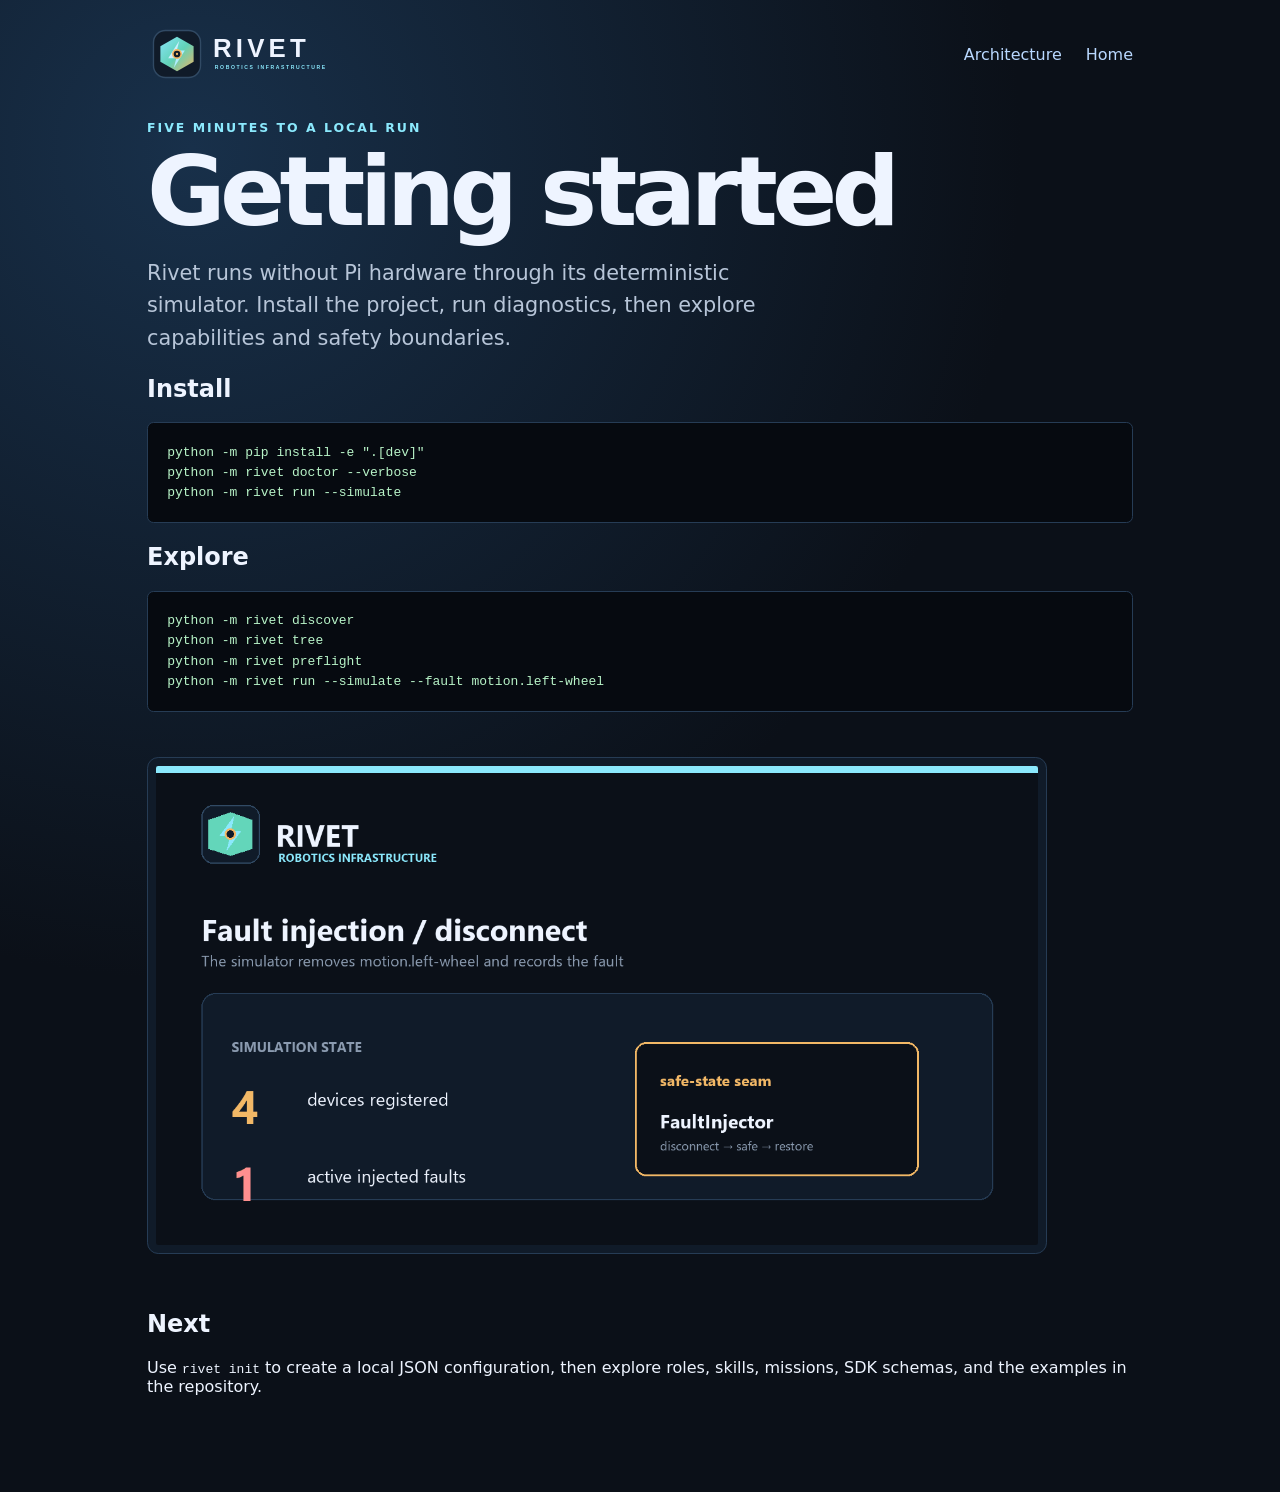
==== site/pages/getting-started.html @ 20b80aab "initial commit before release" ====
<!doctype html>
<html lang="en">
<head><meta charset="utf-8"><meta name="viewport" content="width=device-width, initial-scale=1"><meta name="description" content="Install and run Rivet with its dependency-free simulator"><title>Getting started — Rivet</title><link rel="icon" type="image/svg+xml" href="../assets/rivet-mark.svg"><link rel="stylesheet" href="../styles/site.css"></head>
<body><main class="page"><nav class="site-nav"><a class="brand" href="../index.html"><img src="../assets/rivet-logo.svg" alt="Rivet robotics infrastructure"></a><div class="nav-links"><a href="architecture.html">Architecture</a><a href="../index.html">Home</a></div></nav><p class="eyebrow">Five minutes to a local run</p><h1>Getting started</h1><p class="lede">Rivet runs without Pi hardware through its deterministic simulator. Install the project, run diagnostics, then explore capabilities and safety boundaries.</p><h2>Install</h2><pre>python -m pip install -e ".[dev]"
python -m rivet doctor --verbose
python -m rivet run --simulate</pre><h2>Explore</h2><pre>python -m rivet discover
python -m rivet tree
python -m rivet preflight
python -m rivet run --simulate --fault motion.left-wheel</pre><section class="evidence single"><img src="../assets/rivet-fault-injection.gif" alt="Animated simulator fault injection sequence showing nominal, disconnect, and restored states"></section><h2>Next</h2><p>Use <code>rivet init</code> to create a local JSON configuration, then explore roles, skills, missions, SDK schemas, and the examples in the repository.</p></main></body></html>
---- site/styles/site.css ----
:root{color-scheme:dark;font-family:Inter,ui-sans-serif,system-ui,sans-serif;background:#0b1018;color:#eef4ff}*{box-sizing:border-box}body{margin:0;background:radial-gradient(circle at 15% 10%,#18304a 0,#0b1018 48%);min-height:100vh}a{color:#b9d8ff;text-decoration:none}a:hover{color:#fff}.hero,.page,main{max-width:1180px;margin:auto}.hero{padding:0 2rem 6rem;min-height:78vh;display:flex;flex-direction:column}.site-nav{display:flex;gap:2rem;align-items:center;padding:1.5rem 0}.brand{display:inline-flex;align-items:center;margin-right:auto}.brand img{width:min(240px,42vw);height:auto;background:none;padding:0;border-radius:0}.nav-links{display:flex;gap:1.5rem}.hero-copy{margin-top:auto;margin-bottom:auto;max-width:820px}.eyebrow,.card-kicker{color:#8be9fd;text-transform:uppercase;letter-spacing:.16em;font-size:.78rem;font-weight:700}.hero h1{font-size:clamp(3.5rem,9vw,7.8rem);line-height:.9;margin:.6rem 0 1.7rem;letter-spacing:-.07em}.hero h1 span{color:#8be9fd}.lede{max-width:680px;font-size:1.3rem;line-height:1.55;color:#b7c5d8}.actions{display:flex;gap:1.5rem;align-items:center;margin-top:2rem}.button{display:inline-block;background:#8be9fd;color:#081018;padding:.85rem 1.2rem;border-radius:.35rem;font-weight:800}.text-link{font-weight:700}.feature-grid,.content-grid{display:grid;grid-template-columns:repeat(3,1fr);gap:1rem;padding:2rem}.feature-grid article,.content-grid article{border:1px solid #263c55;background:#101b29cc;border-radius:.7rem;padding:1.5rem}.feature-grid h2,.content-grid h2{margin:.4rem 0 .8rem;color:#eef4ff}.feature-grid p:not(.card-kicker),.content-grid p{color:#b7c5d8;line-height:1.55}.evidence{display:grid;grid-template-columns:1fr 1fr;gap:1rem;padding:5rem 2rem;align-items:center}.evidence>div{grid-column:1 / -1;max-width:680px}.evidence h2,.terminal h2{font-size:clamp(2rem,4vw,3.6rem);margin:.3rem 0 1rem}.evidence img,.architecture-figure img{width:100%;height:auto;border:1px solid #263c55;border-radius:.7rem;background:#101b29;padding:.5rem}.evidence.single{display:block;padding:2rem 0}.evidence.single img{max-width:900px}.terminal{margin:0 2rem 5rem;border:1px solid #263c55;background:#101b29cc;border-radius:.7rem;padding:2rem;display:grid;grid-template-columns:1fr 1fr;gap:2rem;align-items:center}.terminal pre{margin:0}.terminal h2{color:#eef4ff}pre{padding:1.2rem;background:#060a10;border:1px solid #263c55;border-radius:.4rem;overflow:auto;color:#b8f4c8;line-height:1.55}.page{padding:0 2rem 5rem;max-width:1050px}.page h1{font-size:clamp(3.5rem,8vw,6rem);line-height:.92;margin:.5rem 0 1.3rem;letter-spacing:-.06em}.architecture-figure{margin:3rem 0}.architecture-figure figcaption{color:#8b9bb0;margin-top:.8rem}.content-grid{padding:1rem 0;grid-template-columns:repeat(2,1fr)}footer{border-top:1px solid #263c55;color:#8b9bb0;padding:1.5rem 2rem;text-align:center;display:flex;gap:.8rem;justify-content:center;align-items:center}footer img{width:28px;height:28px;background:none;padding:0;border-radius:0}@media(max-width:760px){.nav-links{gap:.8rem;font-size:.9rem}.feature-grid,.evidence,.terminal,.content-grid{grid-template-columns:1fr}.evidence>div{grid-column:auto}.hero{min-height:90vh}.actions{align-items:flex-start;flex-direction:column}}
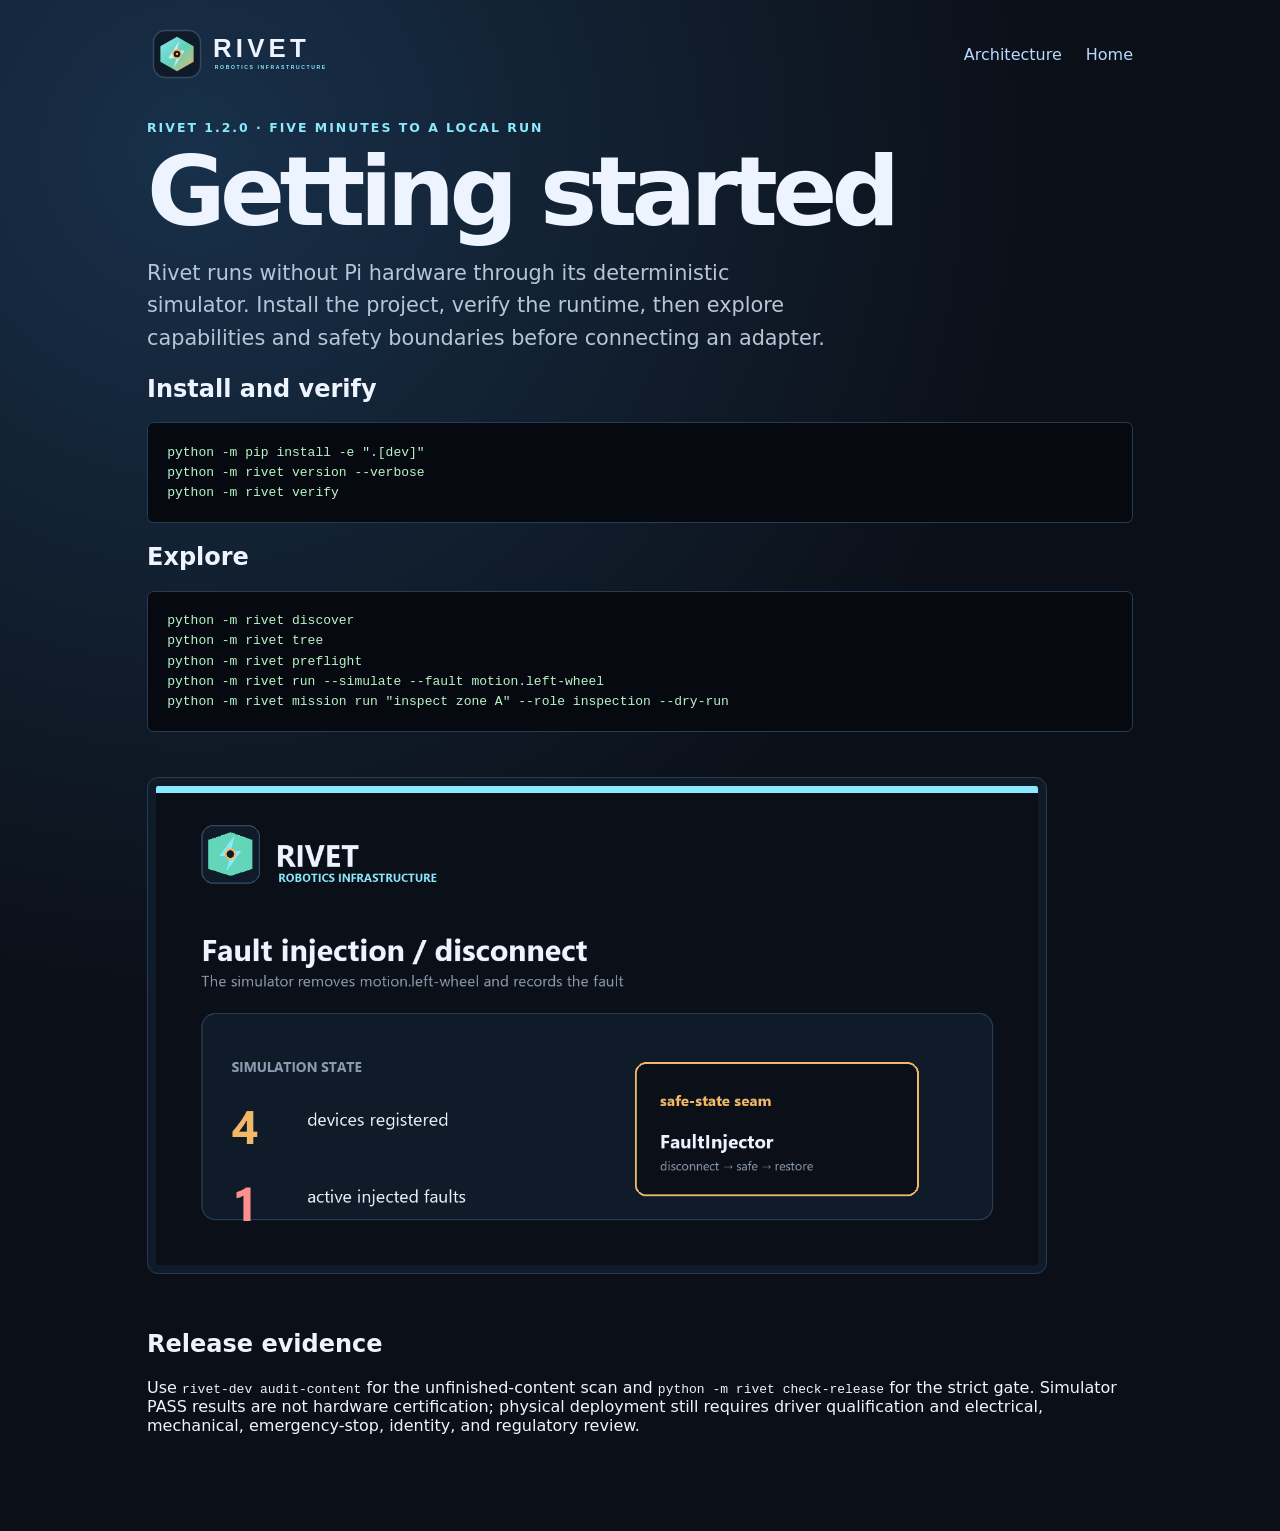
==== commit 36fde76b: "Harden 1.2.0 release validation" ====
--- a/site/pages/getting-started.html
+++ b/site/pages/getting-started.html
@@ -1,9 +1,32 @@
 <!doctype html>
 <html lang="en">
-<head><meta charset="utf-8"><meta name="viewport" content="width=device-width, initial-scale=1"><meta name="description" content="Install and run Rivet with its dependency-free simulator"><title>Getting started — Rivet</title><link rel="icon" type="image/svg+xml" href="../assets/rivet-mark.svg"><link rel="stylesheet" href="../styles/site.css"></head>
-<body><main class="page"><nav class="site-nav"><a class="brand" href="../index.html"><img src="../assets/rivet-logo.svg" alt="Rivet robotics infrastructure"></a><div class="nav-links"><a href="architecture.html">Architecture</a><a href="../index.html">Home</a></div></nav><p class="eyebrow">Five minutes to a local run</p><h1>Getting started</h1><p class="lede">Rivet runs without Pi hardware through its deterministic simulator. Install the project, run diagnostics, then explore capabilities and safety boundaries.</p><h2>Install</h2><pre>python -m pip install -e ".[dev]"
-python -m rivet doctor --verbose
-python -m rivet run --simulate</pre><h2>Explore</h2><pre>python -m rivet discover
+<head>
+  <meta charset="utf-8">
+  <meta name="viewport" content="width=device-width, initial-scale=1">
+  <meta name="description" content="Install and verify Rivet 1.2.0 with its dependency-free simulator">
+  <title>Getting started — Rivet 1.2.0</title>
+  <link rel="icon" type="image/svg+xml" href="../assets/rivet-mark.svg">
+  <link rel="stylesheet" href="../styles/site.css">
+</head>
+<body>
+  <main class="page">
+    <nav class="site-nav"><a class="brand" href="../index.html"><img src="../assets/rivet-logo.svg" alt="Rivet robotics infrastructure"></a><div class="nav-links"><a href="architecture.html">Architecture</a><a href="../index.html">Home</a></div></nav>
+    <p class="eyebrow">Rivet 1.2.0 · five minutes to a local run</p>
+    <h1>Getting started</h1>
+    <p class="lede">Rivet runs without Pi hardware through its deterministic simulator. Install the project, verify the runtime, then explore capabilities and safety boundaries before connecting an adapter.</p>
+    <h2>Install and verify</h2>
+    <pre>python -m pip install -e ".[dev]"
+python -m rivet version --verbose
+python -m rivet verify</pre>
+    <h2>Explore</h2>
+    <pre>python -m rivet discover
 python -m rivet tree
 python -m rivet preflight
-python -m rivet run --simulate --fault motion.left-wheel</pre><section class="evidence single"><img src="../assets/rivet-fault-injection.gif" alt="Animated simulator fault injection sequence showing nominal, disconnect, and restored states"></section><h2>Next</h2><p>Use <code>rivet init</code> to create a local JSON configuration, then explore roles, skills, missions, SDK schemas, and the examples in the repository.</p></main></body></html>
+python -m rivet run --simulate --fault motion.left-wheel
+python -m rivet mission run "inspect zone A" --role inspection --dry-run</pre>
+    <section class="evidence single"><img src="../assets/rivet-fault-injection.gif" alt="Animated simulator fault injection sequence showing nominal, disconnect, and restored states"></section>
+    <h2>Release evidence</h2>
+    <p>Use <code>rivet-dev audit-content</code> for the unfinished-content scan and <code>python -m rivet check-release</code> for the strict gate. Simulator PASS results are not hardware certification; physical deployment still requires driver qualification and electrical, mechanical, emergency-stop, identity, and regulatory review.</p>
+  </main>
+</body>
+</html>
